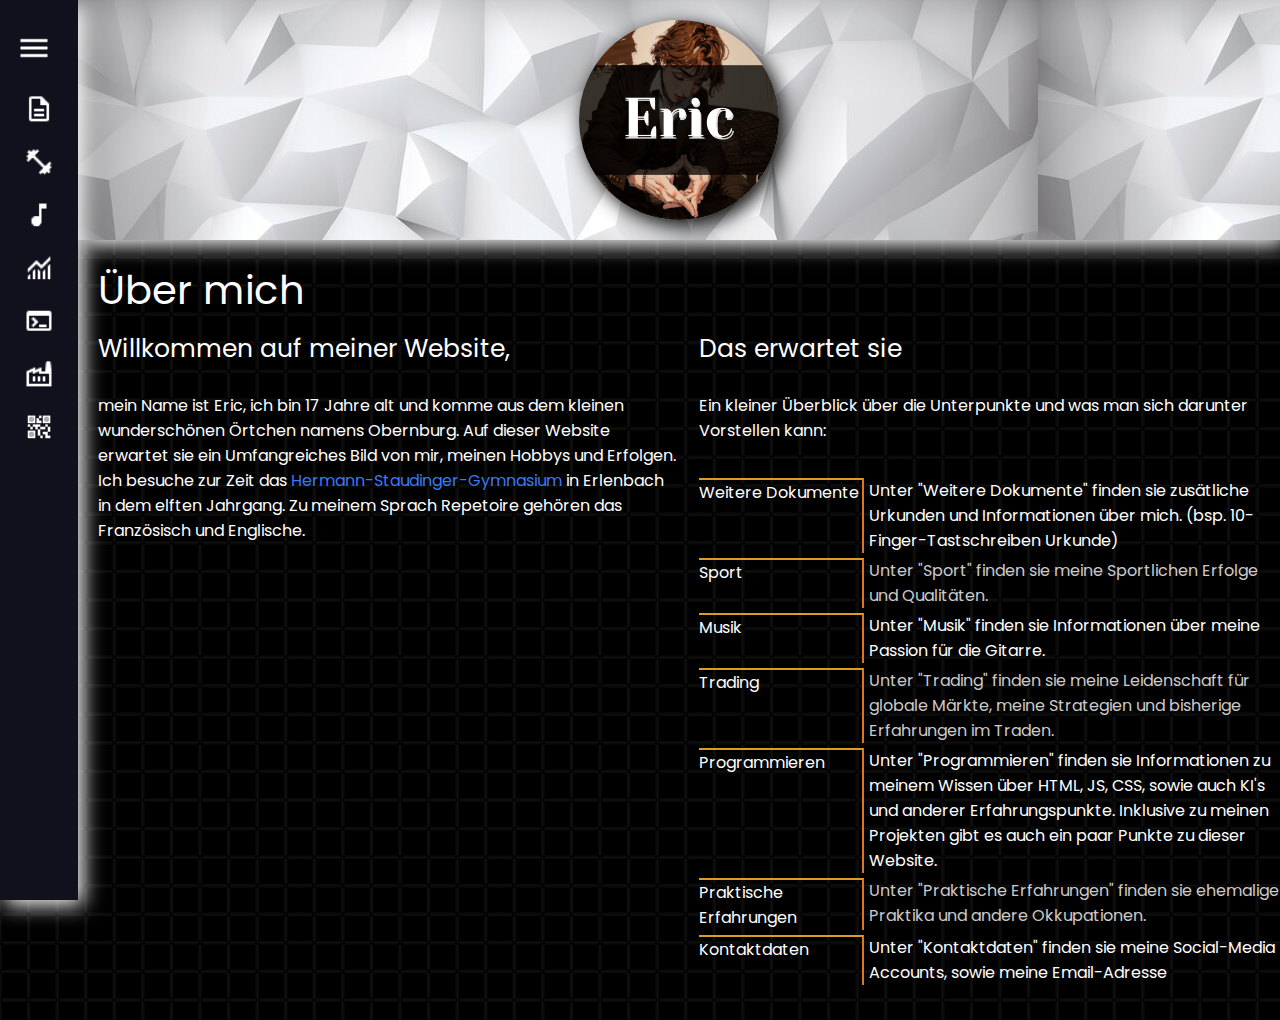
==== index.html @ c61b2310 "Add files via upload" ====
<!DOCTYPE html>
<html>
  <head>
    <title>Eric</title>

    <link rel="stylesheet" href="./css/main.css">
    <link rel="stylesheet" href="./css/style.css">
  </head>
  
  <body>    
    <nav class="main">
      <div class="picture-container static default">
        <img class="picture" src="./images/Profilbild.png">
      </div>
    </nav>
    <div class="static">
      <p class="title">Über mich</p>
    </div>  
      <nav class="container static">
        <div class="text1">
          <p class="headers">Willkommen auf meiner Website,</p>
          <br>
          <p>mein Name ist Eric, ich bin 17 Jahre alt und komme aus dem kleinen wunderschönen Örtchen namens Obernburg. Auf dieser Website erwartet sie ein Umfangreiches Bild von mir, meinen Hobbys und Erfolgen.</p>
          <p>Ich besuche zur Zeit das <a class="gymnasium" href="https://hsgerlenbach.de/" target="_blank">Hermann-Staudinger-Gymnasium</a> in Erlenbach in dem elften Jahrgang. Zu meinem Sprach Repetoire gehören das Französisch und Englische.</p>
        </div>
        <div class="text2">
          <p class="headers">Das erwartet sie</p>
          <br>
          <p>Ein kleiner Überblick über die Unterpunkte und was man sich darunter Vorstellen kann:</p>
          <div class="grid-container">
            <div class="test-grid i">
              <p><a href="./weitere-dokumente.html">Weitere Dokumente</a></p>
            </div>
            <div class="test-grid">
              <p>Unter &#34;Weitere Dokumente&#34; finden sie zusätliche Urkunden und Informationen über mich. &#40;bsp. 10-Finger-Tastschreiben Urkunde&#41;</p>
            </div>
            <div class="test-grid i">
              <p><a href="./sport.html">Sport</a></p>
            </div>
            <div class="test-grid d">
              <p>Unter &#34;Sport&#34; finden sie meine Sportlichen Erfolge und Qualitäten.</p>
            </div>
            <div class="test-grid i">
              <p><a href="./musik.html">Musik</a></p>
            </div>
            <div class="test-grid">
              <p>Unter &#34;Musik&#34; finden sie Informationen über meine Passion für die Gitarre.</p>
            </div>
            <div class="test-grid i">
              <p><a href="./trading.html">Trading</a></p>
            </div>
            <div class="test-grid d">
              <p>Unter &#34;Trading&#34; finden sie meine Leidenschaft für globale Märkte, meine Strategien und bisherige Erfahrungen im Traden.</p>
            </div>
            <div class="test-grid i">
              <p><a href="./programmieren.html">Programmieren</a></p>
            </div>
            <div class="test-grid">
              <p>Unter &#34;Programmieren&#34; finden sie Informationen zu meinem Wissen über HTML, JS, CSS, sowie auch KI&#39;s und anderer Erfahrungspunkte. Inklusive zu meinen Projekten gibt es auch ein paar Punkte zu dieser Website.</p>
            </div>
            <div class="test-grid i">
              <p><a href="./ehemalige-praktika.html">Praktische Erfahrungen</a></p>
            </div>
            <div class="test-grid d">
              <p>Unter &#34;Praktische Erfahrungen&#34; finden sie ehemalige Praktika und andere Okkupationen.</p>
            </div>
            <div class="test-grid i">
              <p><a href="./kontaktdaten.html">Kontaktdaten</a></p>
            </div>
            <div class="test-grid">
              <p>Unter &#34;Kontaktdaten&#34; finden sie meine Social-Media Accounts, sowie meine Email-Adresse</p>
            </div>
          </div>
        </div>
      </nav>
  
    <nav class="sidebar"></nav>
    
    <script src="./scripts/sidebar.js"></script>
    <script src="./scripts/script.js"></script>
  </body>
</html>
---- css/main.css ----
body {
  padding-bottom: 100px;
  background-color: lightpink;
  background-image: url(../images/repeated-square-dark.webp);
}
.picture {
  border-radius: 100px;
  width: 200px;
  left: 50%;
  box-shadow: 5px 5px 20px rgba(0, 0, 0, 2.15);
}
.main-website {
  font-size: 70px;
  color: white;
  margin: 0;
}
.sidebar-icons{
  filter: brightness(0) invert(1);
  scale: 0.6;
}
.sidebar-icons:hover{
  filter: brightness(0) invert(0);
}
.sidebar-icon-hamburger{
  filter: brightness(0) invert(1);
  scale: 0.6;
}
.default{
  display: flex;
  justify-content: center;
  padding-top: 20px;
  height: 240px;
  padding-bottom: 20px;
  transition: all 0.5s ease;
  box-shadow: 5px 5px 20px rgba(255, 255, 255, 2.15);
  background-image: url('../images/profile-background.png');
}
.static{
  margin-left: 78px;
  transition: all 0.5s ease;
}
.verschoben{
  margin-left: 250px;
  transition: all 0.5s ease;
}
.container{
  padding-top: 10px;
  padding-bottom: 10px;
  height: 600px;
  display: flex;
  justify-content: space-between;
  transition: all 0.5s ease;
}
.text1, .text2{
  width: 50%;
  margin-left: 20px;
}
p{
  color: white;
}
.title{
  font-size: 40px;
  margin-top: 20px;
  margin-left: 20px;
  transition: all 0.5s ease;
}
@media (max-width: 1200px) {
  .container{
    display: grid;
    transition: all 0.5s ease;
  }
  .text1, .text2{
    width: auto;
    height: fit-content;
    transition: all 0.5s ease;
  }
  .text2{
    margin-bottom: 100%;
    margin-top: 20px;
  }
}
.gymnasium{
  text-decoration: none;
  color: rgb(61, 120, 247);
}
.headers{
  font-size: 25px;
  font-weight: 400;
}
.test-grid{
  margin-top: 5px;
  display: grid;
}
.i{
  border-right: 2px rgb(221, 118, 34) solid;
  border-top: 2px rgb(221, 156, 34) solid;
  margin-right: 5px;
}
a {
  text-decoration: none;
  color: white;
}
.grid-container{
  margin-top: 30px;
  display: grid;
  grid-template-columns: 170px 1fr;
}
.d p{
  color: rgb(204, 202, 202);
}
---- css/style.css ----
/* Google Font Link */
@import url('https://fonts.googleapis.com/css2?family=Poppins:wght@200;300;400;500;600;700&display=swap');
*{
  margin: 0;
  padding: 0;
  box-sizing: border-box;
  font-family: "Poppins" , sans-serif;
}
.logo_name{
  visibility: visible;
  text-decoration: none;
  scale: 1.5;
  margin-left: 10px;
  transition: all 0.5s ease;
}
.logo_hidden{
  visibility: hidden;
  transition: all 0.1s ease;
}
.sidebar{
  position: fixed;
  left: 0;
  top: 0;
  height: 100%;
  width: 78px;
  background: #11101D;
  padding: 6px 14px;
  z-index: 99;
  transition: all 0.5s ease;
  box-shadow: 5px 5px 20px rgba(255, 255, 255, 1.15);
}
.sidebar.open{
  width: 250px;
}
.sidebar .logo-details{
  height: 60px;
  display: flex;
  align-items: center;
  position: relative;
}
.sidebar .logo-details .icon{
  opacity: 0;
  transition: all 0.5s ease;
}
.sidebar .logo-details .logo_name{
  color: #fff;
  font-size: 20px;
  font-weight: 600;
  opacity: 0;
  transition: all 0.5s ease;
}
.sidebar.open .logo-details .icon,
.sidebar.open .logo-details .logo_name{
  opacity: 1;
}
.sidebar .logo-details #btn{
  position: absolute;
  top: 50%;
  right: 0;
  transform: translateY(-50%);
  font-size: 22px;
  transition: all 0.4s ease;
  font-size: 23px;
  text-align: center;
  cursor: pointer;
  transition: all 0.5s ease;
}
.sidebar.open .logo-details #btn{
  text-align: right;
}
.sidebar img{
  color: #fff;
  height: 60px;
  min-width: 50px;
  font-size: 28px;
  text-align: center;
  line-height: 60px;
}
.sidebar .nav-list{
  margin-top: 20px;
  height: 100%;
}
.sidebar li{
  position: relative;
  margin: 8px 0;
  list-style: none;
}
.sidebar li .tooltip{
  position: absolute;
  top: -20px;
  left: calc(100% + 15px);
  z-index: 3;
  background: #fff;
  box-shadow: 0 5px 10px rgba(0, 0, 0, 0.3);
  padding: 6px 12px;
  border-radius: 4px;
  font-size: 15px;
  font-weight: 400;
  opacity: 0;
  white-space: nowrap;
  pointer-events: none;
  transition: 0s;
}
.sidebar li:hover .tooltip{
  opacity: 1;
  pointer-events: auto;
  transition: all 0.4s ease;
  top: 50%;
  transform: translateY(-50%);
}
.sidebar.open li .tooltip{
  display: none;
}
.sidebar input{
  font-size: 15px;
  color: #FFF;
  font-weight: 400;
  outline: none;
  height: 50px;
  width: 100%;
  width: 50px;
  border: none;
  border-radius: 12px;
  transition: all 0.5s ease;
  background: #1d1b31;
}
.sidebar.open input{
  padding: 0 20px 0 50px;
  width: 100%;
}
.sidebar .bx-search{
  position: absolute;
  top: 50%;
  left: 0;
  transform: translateY(-50%);
  font-size: 22px;
  background: #1d1b31;
  color: #FFF;
}
.sidebar.open .bx-search:hover{
  background: #1d1b31;
  color: #FFF;
}
.sidebar .bx-search:hover{
  background: #FFF;
  color: #11101d;
}
.sidebar li a{
  display: flex;
  height: 100%;
  width: 100%;
  border-radius: 12px;
  align-items: center;
  text-decoration: none;
  transition: all 0.4s ease;
  background: #11101D;
}
.sidebar li a:hover{
  background: #FFF;
}
.sidebar li a .links_name{
  color: #fff;
  font-size: 15px;
  font-weight: 400;
  white-space: nowrap;
  opacity: 0;
  pointer-events: none;
  transition: 0.4s;
}
.sidebar.open li a .links_name{
  opacity: 1;
  pointer-events: auto;
}
.sidebar li a:hover .links_name,
.sidebar li a:hover img{
  transition: all 0.5s ease;
  color: #11101D;
}
.sidebar li i{
  height: 50px;
  line-height: 50px;
  font-size: 18px;
  border-radius: 12px;
}
.sidebar li.profile{
  position: fixed;
  height: 60px;
  width: 78px;
  left: 0;
  bottom: -8px;
  padding: 10px 14px;
  background: #1d1b31;
  transition: all 0.5s ease;
  overflow: hidden;
}
.sidebar.open li.profile{
  width: 250px;
  padding-left: 250px;
}
.sidebar li .profile-details{
  display: flex;
  align-items: center;
  flex-wrap: nowrap;
}
.sidebar li img{
  height: 45px;
  width: 45px;
  object-fit: cover;
  border-radius: 6px;
  margin-right: 10px;
}
.sidebar li.profile .name,
.sidebar li.profile .job{
  font-size: 15px;
  font-weight: 400;
  color: #fff;
  white-space: nowrap;
}
.sidebar li.profile .job{
  font-size: 12px;
}
.sidebar .profile #log_out{
  position: absolute;
  top: 50%;
  right: 0;
  transform: translateY(-50%);
  background: #1d1b31;
  width: 100%;
  height: 60px;
  line-height: 60px;
  border-radius: 0px;
  transition: all 0.5s ease;
}
.sidebar.open .profile #log_out{
  width: 50px;
  background: none;
}

@media (max-width: 420px) {
  .sidebar li .tooltip{
    display: none;
  }
}
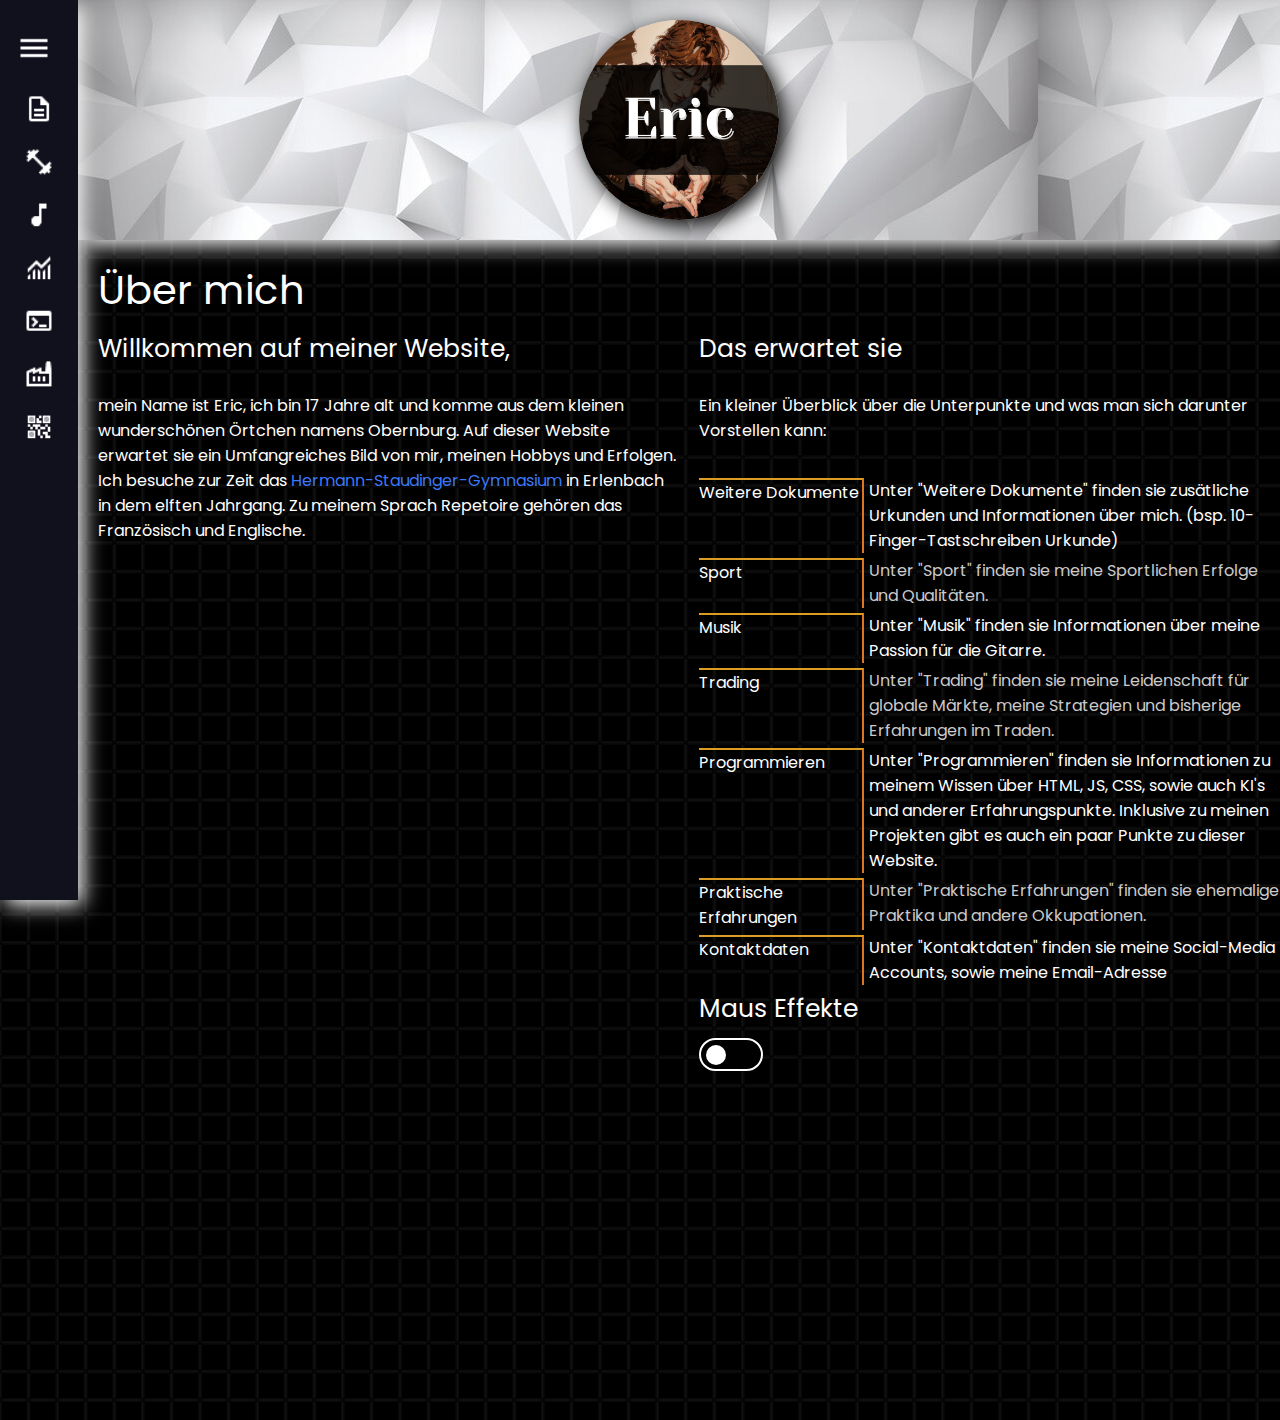
==== commit 7583093b: "Add files via upload" ====
--- a/index.html
+++ b/index.html
@@ -71,12 +71,21 @@
               <p>Unter &#34;Kontaktdaten&#34; finden sie meine Social-Media Accounts, sowie meine Email-Adresse</p>
             </div>
           </div>
+          <div class="test-grid mouse-Container">
+            <p class="headers">Maus Effekte</p>
+            <label onclick="
+              activateMouse();
+            ">
+              <input class="checkbox" type="checkbox">
+              <div class="moving_circle"></div>
+          </label>
+          </div>
         </div>
       </nav>
-  
     <nav class="sidebar"></nav>
     
     <script src="./scripts/sidebar.js"></script>
     <script src="./scripts/script.js"></script>
+    <script src="./scripts/mouseEffect"></script>
   </body>
 </html>--- a/css/main.css
+++ b/css/main.css
@@ -1,5 +1,5 @@
 body {
-  padding-bottom: 100px;
+  padding-bottom: 500px;
   background-color: lightpink;
   background-image: url(../images/repeated-square-dark.webp);
 }
@@ -107,4 +107,59 @@
 }
 .d p{
   color: rgb(204, 202, 202);
+}
+.circle {
+  height: 24px;
+  width: 24px;
+  border-radius: 24px;
+  background-color: black;
+  position: fixed; 
+  top: 0;
+  left: 0;
+  pointer-events: none;
+  z-index: 99999999;
+}
+.mouseEffect{
+  display: flex;
+  justify-content: center;
+  border: 3px orange solid;
+}
+.mouse-button{
+  margin-top: 20px;
+  width: 100px;
+}
+.mouse-Container{
+  align-items: center;
+  border: 2px green solids;
+}
+label{
+  border: 2px white solid;
+  width: 64px;
+  height: 33px;
+  margin-top: 10px;
+  display: block;
+  background-color: #000;
+  border-radius: 100px;
+  cursor: pointer;
+  position: relative;
+}
+input[type="checkbox"]{
+  display: none;
+}
+.moving_circle{
+  position: absolute;
+  left: 0px;
+  width: 20px;
+  height: 20px;
+  background-color: #fff;
+  border-radius: 100px;
+  margin: 5px;
+  transition: 0.2s;
+}
+.moving_circle2{
+  transform: translateX(30px);
+  box-shadow: 0px 0px 40px 20px #fff;
+}
+.invisible{
+  visibility: hidden;
 }--- a/css/style.css
+++ b/css/style.css
@@ -240,5 +240,4 @@
   .sidebar li .tooltip{
     display: none;
   }
-}
-
+}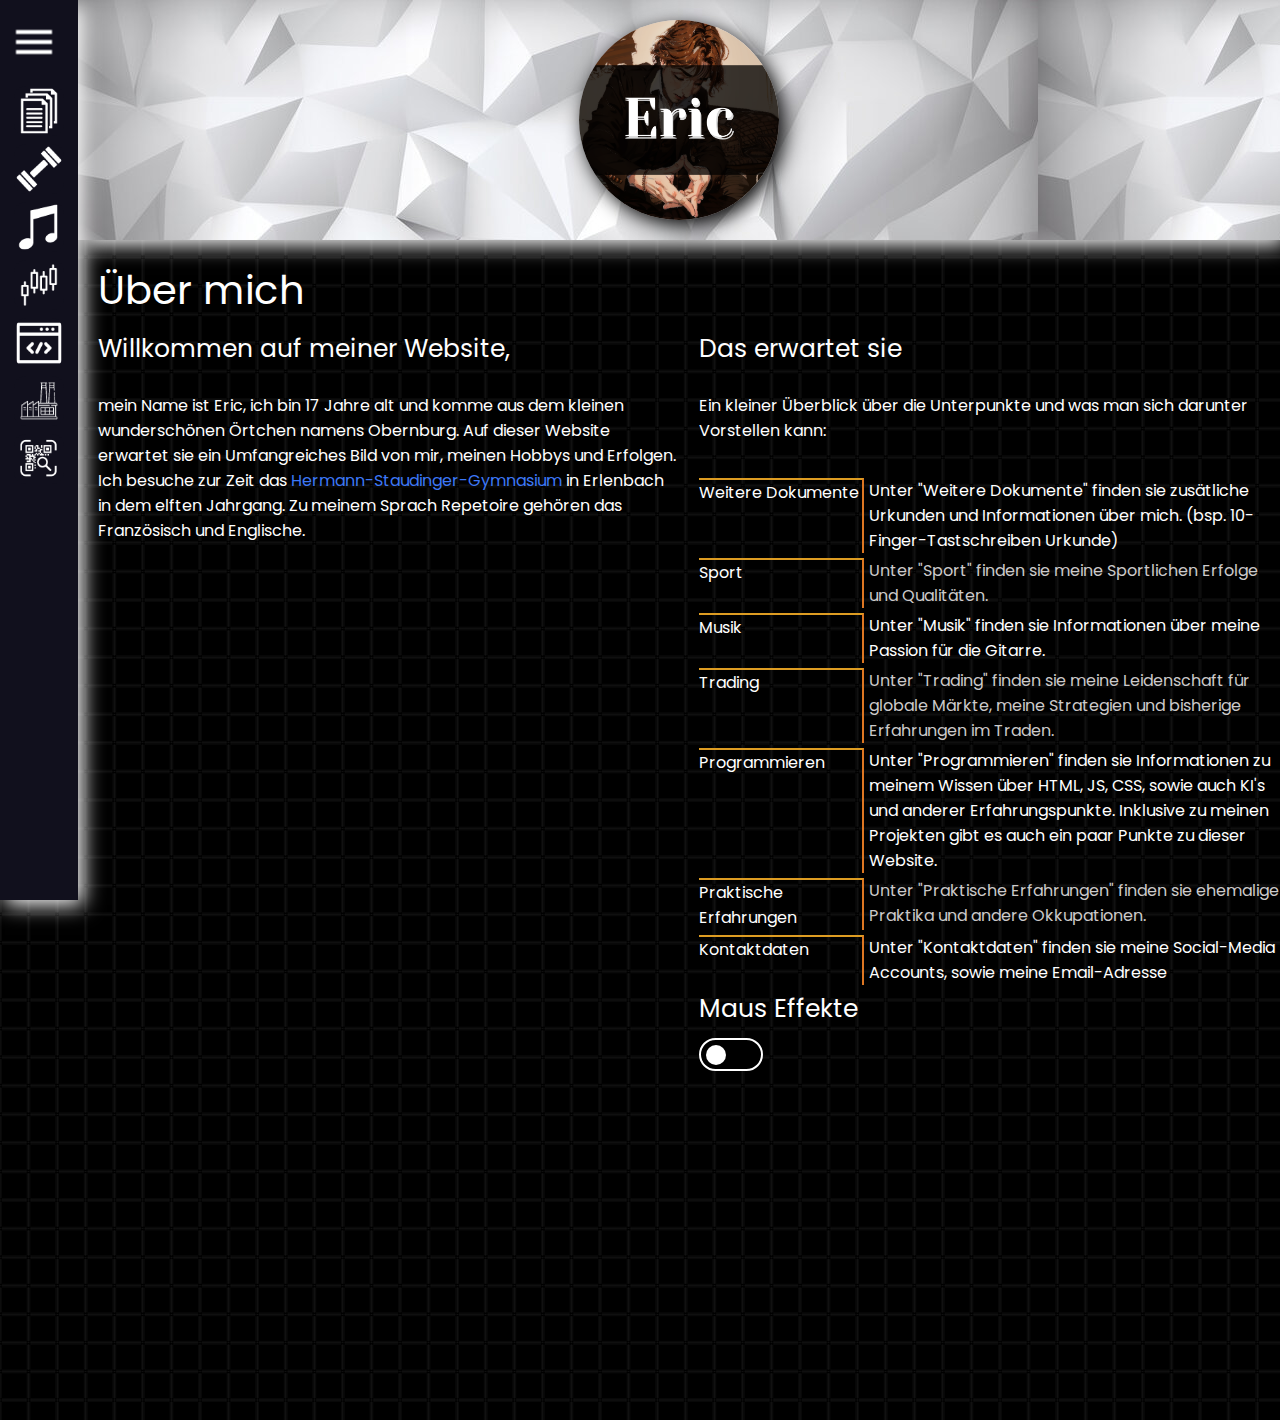
==== commit 6efa7d9e: "Add files via upload" ====
--- a/index.html
+++ b/index.html
@@ -3,8 +3,9 @@
   <head>
     <title>Eric</title>
 
+    <link rel="stylesheet" href="./css/mouse.css">
     <link rel="stylesheet" href="./css/main.css">
-    <link rel="stylesheet" href="./css/style.css">
+    <link rel="stylesheet" href="./css/sidebar.css">
   </head>
   
   <body>    
@@ -84,8 +85,8 @@
       </nav>
     <nav class="sidebar"></nav>
     
+    <script src="./scripts/script.js" type="module"></script>
     <script src="./scripts/sidebar.js"></script>
-    <script src="./scripts/script.js"></script>
     <script src="./scripts/mouseEffect"></script>
   </body>
 </html>--- a/css/mouse.css
+++ b/css/mouse.css
@@ -0,0 +1,55 @@
+.circle {
+  height: 24px;
+  width: 24px;
+  border-radius: 24px;
+  background-color: black;
+  position: fixed; 
+  top: 0;
+  left: 0;
+  pointer-events: none;
+  z-index: 99999999;
+}
+.mouseEffect{
+  display: flex;
+  justify-content: center;
+  border: 3px orange solid;
+}
+.mouse-button{
+  margin-top: 20px;
+  width: 100px;
+}
+.mouse-Container{
+  align-items: center;
+  border: 2px green solids;
+}
+label{
+  border: 2px white solid;
+  width: 64px;
+  height: 33px;
+  margin-top: 10px;
+  display: block;
+  background-color: #000;
+  border-radius: 100px;
+  cursor: pointer;
+  position: relative;
+}
+input[type="checkbox"]{
+  display: none;
+}
+.moving_circle{
+  position: absolute;
+  left: 0px;
+  width: 20px;
+  height: 20px;
+  background-color: #fff;
+  border-radius: 100px;
+  margin: 5px;
+  transition: 0.2s;
+}
+.moving_circle2{
+  transform: translateX(30px);
+  box-shadow: 0px 0px 40px 20px #eeb518;
+}
+.invisible{
+  visibility: hidden;
+}--- a/css/main.css
+++ b/css/main.css
@@ -13,17 +13,6 @@
   font-size: 70px;
   color: white;
   margin: 0;
-}
-.sidebar-icons{
-  filter: brightness(0) invert(1);
-  scale: 0.6;
-}
-.sidebar-icons:hover{
-  filter: brightness(0) invert(0);
-}
-.sidebar-icon-hamburger{
-  filter: brightness(0) invert(1);
-  scale: 0.6;
 }
 .default{
   display: flex;
@@ -108,58 +97,14 @@
 .d p{
   color: rgb(204, 202, 202);
 }
-.circle {
-  height: 24px;
-  width: 24px;
-  border-radius: 24px;
-  background-color: black;
-  position: fixed; 
-  top: 0;
-  left: 0;
-  pointer-events: none;
-  z-index: 99999999;
+.sport-picture{
+  filter: brightness(0) invert(0);
+  scale: 0.5;
 }
-.mouseEffect{
-  display: flex;
-  justify-content: center;
-  border: 3px orange solid;
-}
-.mouse-button{
-  margin-top: 20px;
-  width: 100px;
-}
-.mouse-Container{
-  align-items: center;
-  border: 2px green solids;
-}
-label{
-  border: 2px white solid;
-  width: 64px;
-  height: 33px;
-  margin-top: 10px;
-  display: block;
-  background-color: #000;
-  border-radius: 100px;
-  cursor: pointer;
-  position: relative;
-}
-input[type="checkbox"]{
-  display: none;
-}
-.moving_circle{
-  position: absolute;
-  left: 0px;
-  width: 20px;
-  height: 20px;
-  background-color: #fff;
-  border-radius: 100px;
-  margin: 5px;
-  transition: 0.2s;
-}
-.moving_circle2{
-  transform: translateX(30px);
-  box-shadow: 0px 0px 40px 20px #fff;
-}
-.invisible{
-  visibility: hidden;
+.page-title{
+  color: black;
+  font-weight: bold;
+  margin-left: 0;
+  padding-top: 40px;
+  font-size: 80px;
 }--- a/css/sidebar.css
+++ b/css/sidebar.css
@@ -0,0 +1,254 @@
+/* Google Font Link */
+@import url('https://fonts.googleapis.com/css2?family=Poppins:wght@200;300;400;500;600;700&display=swap');
+*{
+  margin: 0;
+  padding: 0;
+  box-sizing: border-box;
+  font-family: "Poppins" , sans-serif;
+}
+.logo_name{
+  visibility: visible;
+  text-decoration: none;
+  scale: 1.5;
+  margin-left: 10px;
+  transition: all 0.5s ease;
+}
+.logo_hidden{
+  visibility: hidden;
+  transition: all 0.1s ease;
+}
+.sidebar{
+  position: fixed;
+  left: 0;
+  top: 0;
+  height: 100%;
+  width: 78px;
+  background: #11101D;
+  padding: 6px 14px;
+  z-index: 99;
+  transition: all 0.5s ease;
+  box-shadow: 5px 5px 20px rgba(255, 255, 255, 1.15);
+}
+.sidebar.open{
+  width: 250px;
+}
+.sidebar .logo-details{
+  height: 60px;
+  display: flex;
+  align-items: center;
+  position: relative;
+}
+.sidebar .logo-details .icon{
+  opacity: 0;
+  transition: all 0.5s ease;
+}
+.sidebar .logo-details .logo_name{
+  color: #fff;
+  font-size: 20px;
+  font-weight: 600;
+  opacity: 0;
+  transition: all 0.5s ease;
+}
+.sidebar.open .logo-details .icon,
+.sidebar.open .logo-details .logo_name{
+  opacity: 1;
+}
+.sidebar .logo-details #btn{
+  position: absolute;
+  top: 50%;
+  right: 0;
+  transform: translateY(-50%);
+  font-size: 22px;
+  transition: all 0.4s ease;
+  font-size: 23px;
+  text-align: center;
+  cursor: pointer;
+  transition: all 0.5s ease;
+}
+.sidebar.open .logo-details #btn{
+  text-align: right;
+}
+.sidebar img{
+  color: #fff;
+  height: 60px;
+  min-width: 50px;
+  font-size: 28px;
+  text-align: center;
+  line-height: 60px;
+}
+.sidebar .nav-list{
+  margin-top: 20px;
+  height: 100%;
+}
+.sidebar li{
+  position: relative;
+  margin: 8px 0;
+  list-style: none;
+}
+.sidebar li .tooltip{
+  position: absolute;
+  top: -20px;
+  left: calc(100% + 15px);
+  z-index: 3;
+  background: #fff;
+  box-shadow: 0 5px 10px rgba(0, 0, 0, 0.3);
+  padding: 6px 12px;
+  border-radius: 4px;
+  font-size: 15px;
+  font-weight: 400;
+  opacity: 0;
+  white-space: nowrap;
+  pointer-events: none;
+  transition: 0s;
+}
+.sidebar li:hover .tooltip{
+  opacity: 1;
+  pointer-events: auto;
+  transition: all 0.4s ease;
+  top: 50%;
+  transform: translateY(-50%);
+}
+.sidebar.open li .tooltip{
+  display: none;
+}
+.sidebar input{
+  font-size: 15px;
+  color: #FFF;
+  font-weight: 400;
+  outline: none;
+  height: 50px;
+  width: 100%;
+  width: 50px;
+  border: none;
+  border-radius: 12px;
+  transition: all 0.5s ease;
+  background: #1d1b31;
+}
+.sidebar.open input{
+  padding: 0 20px 0 50px;
+  width: 100%;
+}
+.sidebar .bx-search{
+  position: absolute;
+  top: 50%;
+  left: 0;
+  transform: translateY(-50%);
+  font-size: 22px;
+  background: #1d1b31;
+  color: #FFF;
+}
+.sidebar.open .bx-search:hover{
+  background: #1d1b31;
+  color: #FFF;
+}
+.sidebar .bx-search:hover{
+  background: #FFF;
+  color: #11101d;
+}
+.sidebar li a{
+  display: flex;
+  height: 100%;
+  width: 100%;
+  border-radius: 12px;
+  align-items: center;
+  text-decoration: none;
+  transition: all 0.4s ease;
+  background: #11101D;
+}
+.sidebar li a:hover{
+  background: #FFF;
+}
+.sidebar li a .links_name{
+  color: #fff;
+  font-size: 15px;
+  font-weight: 400;
+  white-space: nowrap;
+  opacity: 0;
+  pointer-events: none;
+  transition: 0.4s;
+}
+.sidebar.open li a .links_name{
+  opacity: 1;
+  pointer-events: auto;
+}
+.sidebar li a:hover .links_name,
+.sidebar li a:hover img{
+  transition: all 0.5s ease;
+  color: #11101D;
+}
+.sidebar li i{
+  height: 50px;
+  line-height: 50px;
+  font-size: 18px;
+  border-radius: 12px;
+}
+.sidebar li.profile{
+  position: fixed;
+  height: 60px;
+  width: 78px;
+  left: 0;
+  bottom: -8px;
+  padding: 10px 14px;
+  background: #1d1b31;
+  transition: all 0.5s ease;
+  overflow: hidden;
+}
+.sidebar.open li.profile{
+  width: 250px;
+  padding-left: 250px;
+}
+.sidebar li .profile-details{
+  display: flex;
+  align-items: center;
+  flex-wrap: nowrap;
+}
+.sidebar li img{
+  height: 45px;
+  width: 45px;
+  object-fit: cover;
+  border-radius: 6px;
+  margin-right: 10px;
+}
+.sidebar li.profile .name,
+.sidebar li.profile .job{
+  font-size: 15px;
+  font-weight: 400;
+  color: #fff;
+  white-space: nowrap;
+}
+.sidebar li.profile .job{
+  font-size: 12px;
+}
+.sidebar .profile #log_out{
+  position: absolute;
+  top: 50%;
+  right: 0;
+  transform: translateY(-50%);
+  background: #1d1b31;
+  width: 100%;
+  height: 60px;
+  line-height: 60px;
+  border-radius: 0px;
+  transition: all 0.5s ease;
+}
+.sidebar.open .profile #log_out{
+  width: 50px;
+  background: none;
+}
+
+@media (max-width: 420px) {
+  .sidebar li .tooltip{
+    display: none;
+  }
+}
+.sidebar-icons{
+  filter: brightness(0) invert(1);
+  scale: 0.9;
+}
+.sidebar-icons:hover{
+  filter: brightness(0) invert(0);
+}
+.sidebar-icon-hamburger{
+  filter: brightness(0) invert(1);
+  scale: 0.8;
+}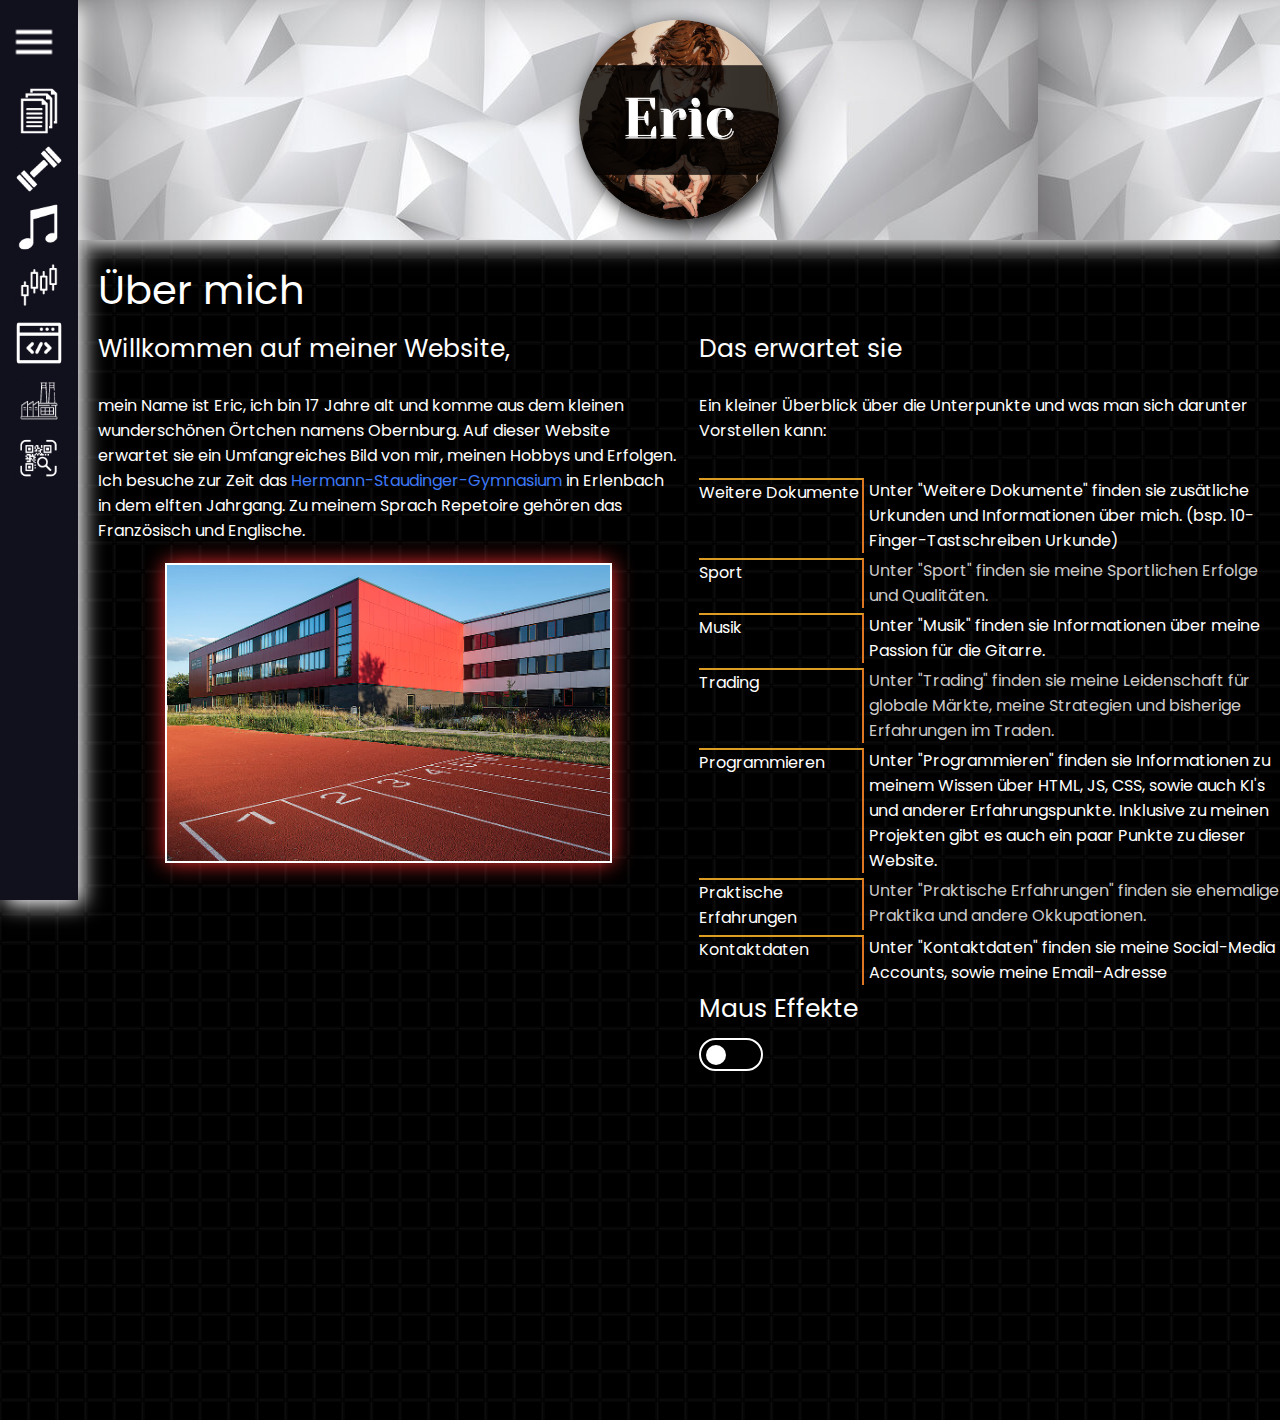
==== commit e659da45: "Add files via upload" ====
--- a/index.html
+++ b/index.html
@@ -2,7 +2,7 @@
 <html>
   <head>
     <title>Eric</title>
-
+    <link rel="icon" type="image/x-icon" href="./images/Profilbild.png">
     <link rel="stylesheet" href="./css/mouse.css">
     <link rel="stylesheet" href="./css/main.css">
     <link rel="stylesheet" href="./css/sidebar.css">
@@ -23,6 +23,9 @@
           <br>
           <p>mein Name ist Eric, ich bin 17 Jahre alt und komme aus dem kleinen wunderschönen Örtchen namens Obernburg. Auf dieser Website erwartet sie ein Umfangreiches Bild von mir, meinen Hobbys und Erfolgen.</p>
           <p>Ich besuche zur Zeit das <a class="gymnasium" href="https://hsgerlenbach.de/" target="_blank">Hermann-Staudinger-Gymnasium</a> in Erlenbach in dem elften Jahrgang. Zu meinem Sprach Repetoire gehören das Französisch und Englische.</p>
+          <div class="hsg">
+            <img class="hsgImage" src="./images/hsg.jpg">
+          </div>
         </div>
         <div class="text2">
           <p class="headers">Das erwartet sie</p>
--- a/css/mouse.css
+++ b/css/mouse.css
@@ -44,11 +44,12 @@
   background-color: #fff;
   border-radius: 100px;
   margin: 5px;
-  transition: 0.2s;
+  transition: all 0.5s ease;
 }
 .moving_circle2{
   transform: translateX(30px);
   box-shadow: 0px 0px 40px 20px #eeb518;
+  transition: all 0.5s ease;
 }
 .invisible{
   visibility: hidden;
--- a/css/main.css
+++ b/css/main.css
@@ -1,13 +1,25 @@
 body {
   padding-bottom: 500px;
   background-color: lightpink;
-  background-image: url(../images/repeated-square-dark.webp);
+  background-image: url(../images/repeated-square-dark.png);
 }
 .picture {
   border-radius: 100px;
   width: 200px;
   left: 50%;
   box-shadow: 5px 5px 20px rgba(0, 0, 0, 2.15);
+}
+.hsg{
+  height: 300px;
+  display: flex;
+  justify-content: center;
+  margin: 20px 20px 0 20px
+}
+.hsgImage{
+  height: 100%;
+  width: auto;
+  border: 2px white solid;
+  box-shadow: 0px 0px 20px #f52f2f;
 }
 .main-website {
   font-size: 70px;
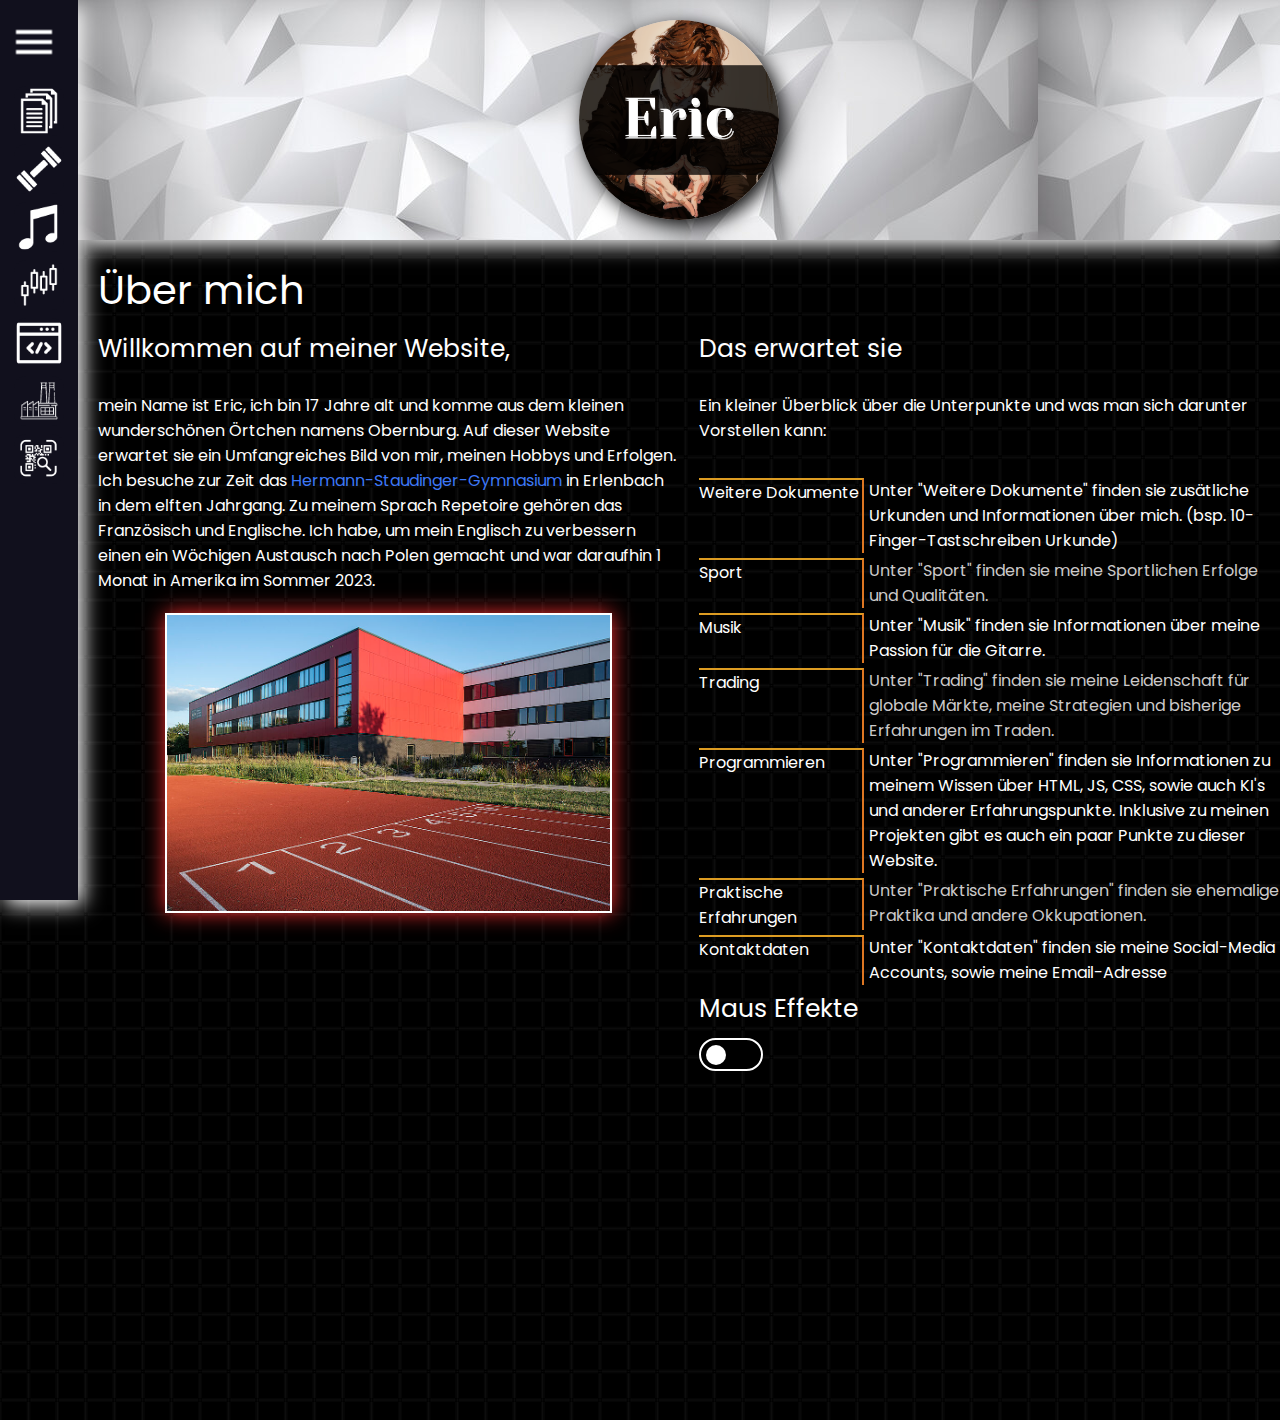
==== commit efcecc78: "Add files via upload" ====
--- a/index.html
+++ b/index.html
@@ -22,7 +22,7 @@
           <p class="headers">Willkommen auf meiner Website,</p>
           <br>
           <p>mein Name ist Eric, ich bin 17 Jahre alt und komme aus dem kleinen wunderschönen Örtchen namens Obernburg. Auf dieser Website erwartet sie ein Umfangreiches Bild von mir, meinen Hobbys und Erfolgen.</p>
-          <p>Ich besuche zur Zeit das <a class="gymnasium" href="https://hsgerlenbach.de/" target="_blank">Hermann-Staudinger-Gymnasium</a> in Erlenbach in dem elften Jahrgang. Zu meinem Sprach Repetoire gehören das Französisch und Englische.</p>
+          <p>Ich besuche zur Zeit das <a class="gymnasium" href="https://hsgerlenbach.de/" target="_blank">Hermann-Staudinger-Gymnasium</a> in Erlenbach in dem elften Jahrgang. Zu meinem Sprach Repetoire gehören das Französisch und Englische. Ich habe, um mein Englisch zu verbessern einen ein Wöchigen Austausch nach Polen gemacht und war daraufhin 1 Monat in Amerika im Sommer 2023.</p>
           <div class="hsg">
             <img class="hsgImage" src="./images/hsg.jpg">
           </div>
--- a/css/main.css
+++ b/css/main.css
@@ -2,6 +2,7 @@
   padding-bottom: 500px;
   background-color: lightpink;
   background-image: url(../images/repeated-square-dark.png);
+  overflow-x: hidden;
 }
 .picture {
   border-radius: 100px;
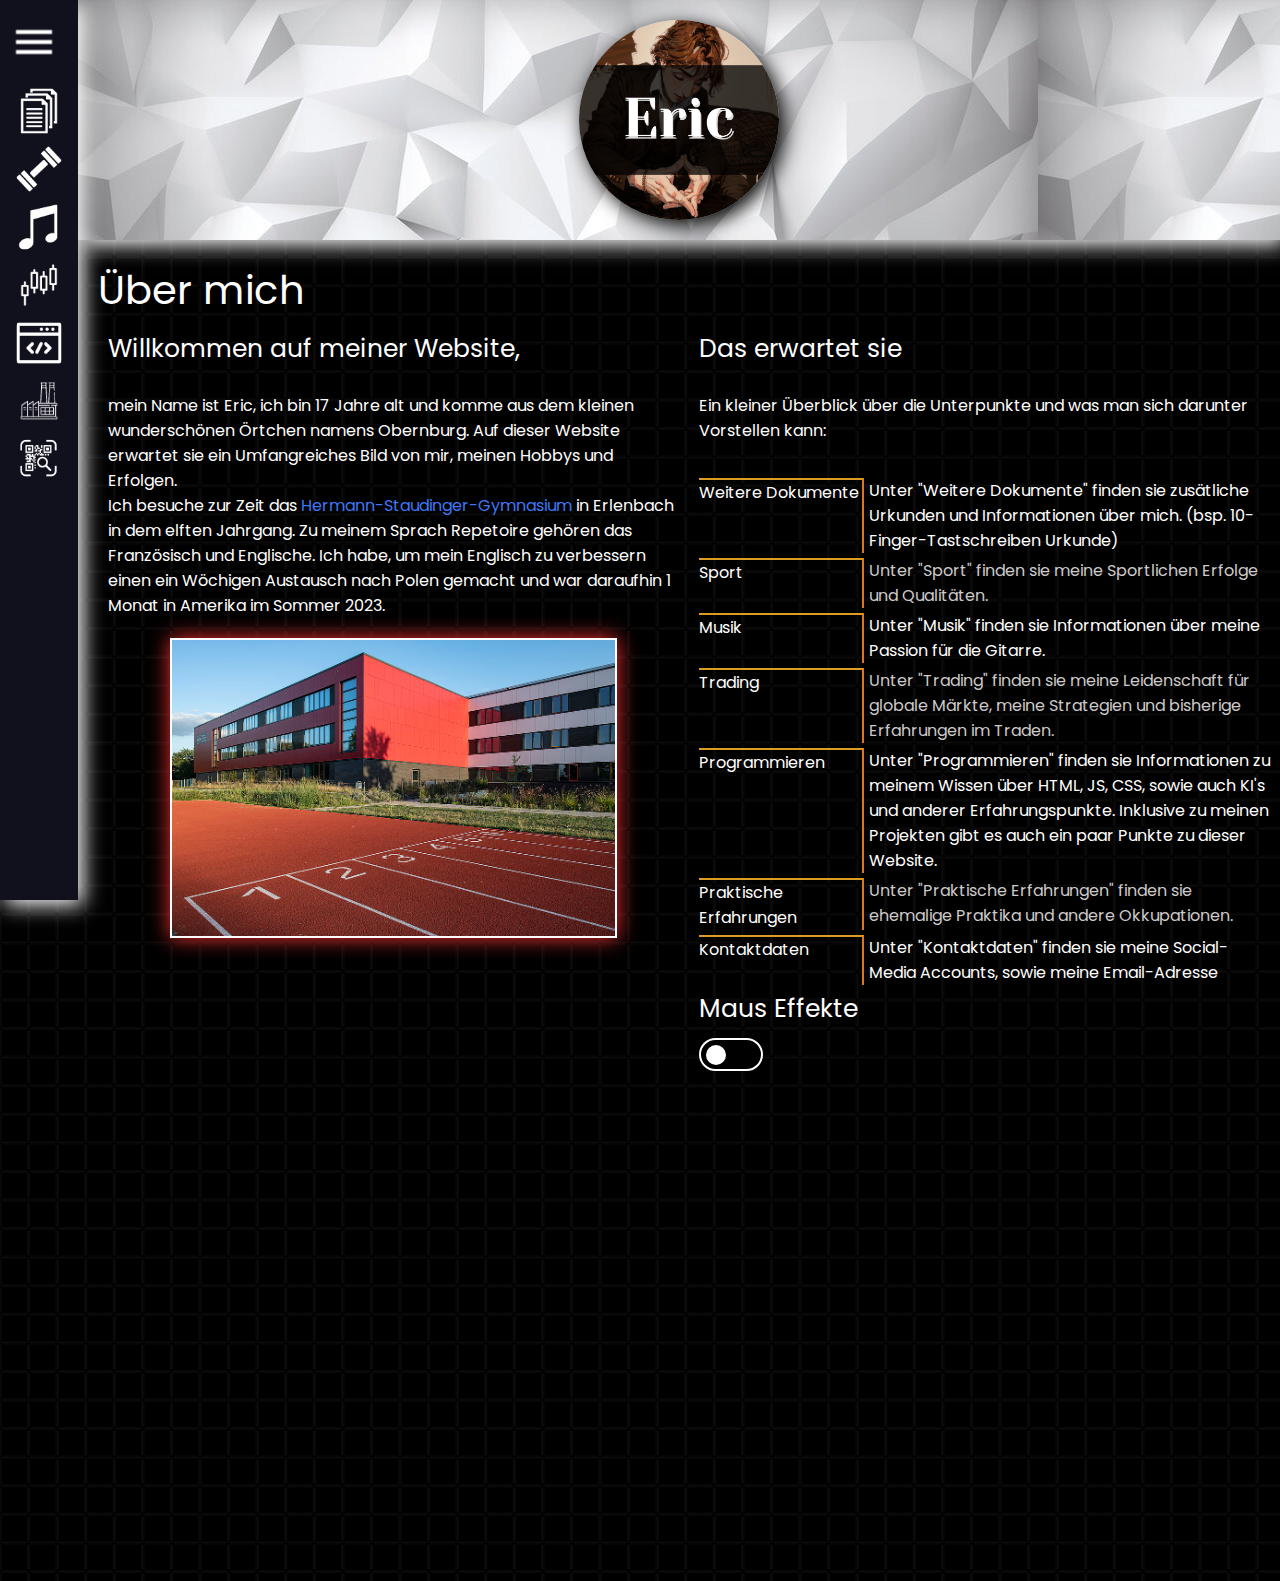
==== commit 6b0452b1: "Add files via upload" ====
--- a/index.html
+++ b/index.html
@@ -2,7 +2,7 @@
 <html>
   <head>
     <title>Eric</title>
-    <link rel="icon" type="image/x-icon" href="./images/Profilbild.png">
+    <link rel="icon" type="image/x-icon" href="./images/favicon.png">
     <link rel="stylesheet" href="./css/mouse.css">
     <link rel="stylesheet" href="./css/main.css">
     <link rel="stylesheet" href="./css/sidebar.css">
@@ -18,7 +18,7 @@
       <p class="title">Über mich</p>
     </div>  
       <nav class="container static">
-        <div class="text1">
+        <div class="left">
           <p class="headers">Willkommen auf meiner Website,</p>
           <br>
           <p>mein Name ist Eric, ich bin 17 Jahre alt und komme aus dem kleinen wunderschönen Örtchen namens Obernburg. Auf dieser Website erwartet sie ein Umfangreiches Bild von mir, meinen Hobbys und Erfolgen.</p>
@@ -27,7 +27,7 @@
             <img class="hsgImage" src="./images/hsg.jpg">
           </div>
         </div>
-        <div class="text2">
+        <div class="right">
           <p class="headers">Das erwartet sie</p>
           <br>
           <p>Ein kleiner Überblick über die Unterpunkte und was man sich darunter Vorstellen kann:</p>
@@ -88,8 +88,9 @@
       </nav>
     <nav class="sidebar"></nav>
     
+    <script src="./scripts/responsiveDesign.js"></script>
     <script src="./scripts/script.js" type="module"></script>
     <script src="./scripts/sidebar.js"></script>
-    <script src="./scripts/mouseEffect"></script>
+    <script src="./scripts/mouseEffect.js"></script>
   </body>
 </html>--- a/css/main.css
+++ b/css/main.css
@@ -46,14 +46,13 @@
   transition: all 0.5s ease;
 }
 .container{
-  padding-top: 10px;
-  padding-bottom: 10px;
-  height: 600px;
+  padding: 10px 10px 10px 10px;
+  height: fit-content;
   display: flex;
   justify-content: space-between;
   transition: all 0.5s ease;
 }
-.text1, .text2{
+.left, .right{
   width: 50%;
   margin-left: 20px;
 }
@@ -69,15 +68,15 @@
 @media (max-width: 1200px) {
   .container{
     display: grid;
+    height: fit-content;
     transition: all 0.5s ease;
   }
-  .text1, .text2{
+  .left, .right{
     width: auto;
     height: fit-content;
     transition: all 0.5s ease;
   }
-  .text2{
-    margin-bottom: 100%;
+  .right{
     margin-top: 20px;
   }
 }
--- a/css/sidebar.css
+++ b/css/sidebar.css
@@ -29,8 +29,20 @@
   transition: all 0.5s ease;
   box-shadow: 5px 5px 20px rgba(255, 255, 255, 1.15);
 }
+.handy-sidebar{
+  position: fixed;
+  height: 90px;
+  overflow: hidden;
+  width: 120px;
+  border-radius: 10px;
+  padding-right: 10px;
+}
 .sidebar.open{
   width: 250px;
+  height: 100%;
+}
+.handy-sidebar.open{
+  width: 50%;
 }
 .sidebar .logo-details{
   height: 60px;
@@ -48,6 +60,9 @@
   font-weight: 600;
   opacity: 0;
   transition: all 0.5s ease;
+}
+.handy-sidebar .logo-details .logo_name{
+  font-size: 40px;
 }
 .sidebar.open .logo-details .icon,
 .sidebar.open .logo-details .logo_name{
@@ -76,6 +91,9 @@
   text-align: center;
   line-height: 60px;
 }
+.handy-sidebar img{
+  height: 110px;
+}
 .sidebar .nav-list{
   margin-top: 20px;
   height: 100%;
@@ -128,23 +146,6 @@
   padding: 0 20px 0 50px;
   width: 100%;
 }
-.sidebar .bx-search{
-  position: absolute;
-  top: 50%;
-  left: 0;
-  transform: translateY(-50%);
-  font-size: 22px;
-  background: #1d1b31;
-  color: #FFF;
-}
-.sidebar.open .bx-search:hover{
-  background: #1d1b31;
-  color: #FFF;
-}
-.sidebar .bx-search:hover{
-  background: #FFF;
-  color: #11101d;
-}
 .sidebar li a{
   display: flex;
   height: 100%;
@@ -166,6 +167,12 @@
   opacity: 0;
   pointer-events: none;
   transition: 0.4s;
+}
+.handy-sidebar li a .links_name{
+  font-size: 30px;
+}
+.handy-sidebar a {
+  margin-top: 40px;
 }
 .sidebar.open li a .links_name{
   opacity: 1;
@@ -235,15 +242,12 @@
   width: 50px;
   background: none;
 }
-
-@media (max-width: 420px) {
-  .sidebar li .tooltip{
-    display: none;
-  }
-}
 .sidebar-icons{
   filter: brightness(0) invert(1);
   scale: 0.9;
+}
+.handy-sidebar .sidebar-icons{
+  scale: 1.3;
 }
 .sidebar-icons:hover{
   filter: brightness(0) invert(0);
